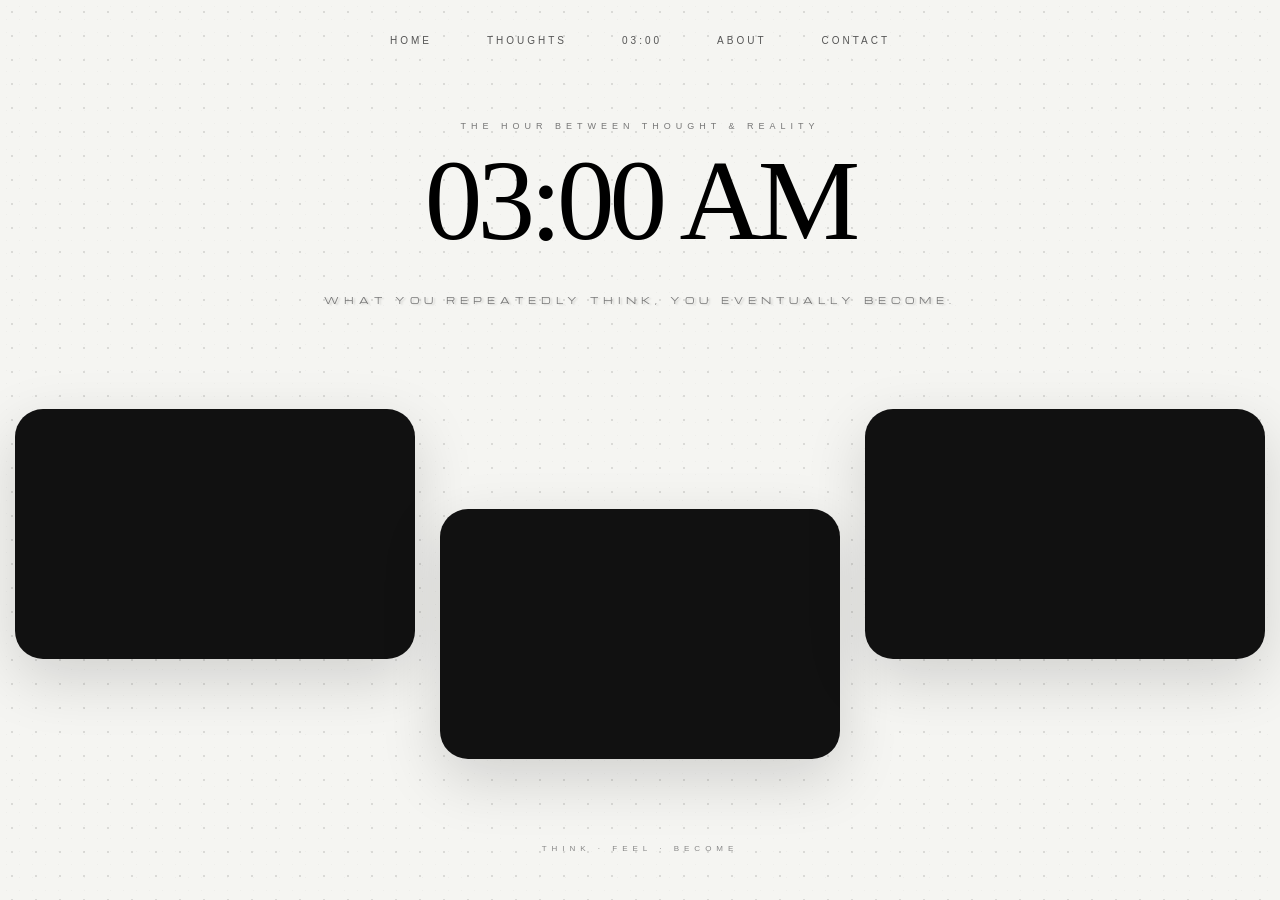
==== 0300.html @ 5211c81d "Initial clean website commit" ====
<!DOCTYPE html>
<html lang="en">

<head>

    <meta charset="UTF-8">

    <meta
        name="viewport"
        content="width=device-width, initial-scale=1.0"
    >

    <title>03:00 AM</title>

    <link
        rel="stylesheet"
        href="css/0300.css"
    >

</head>


<body>


<main
    class="manifestation-page"
    id="manifestationPage"
>


    <!-- =========================================
         TOP NAVIGATION
    ========================================== -->

    <header class="site-header cinematic-entry">

        <!-- <a
            href="home.html"
            class="nav-logo"
        >
            03:00
        </a> -->


        <nav>

            <a href="home.html">
                HOME
            </a>

            <a href="thoughts.html">
                THOUGHTS
            </a>

            <a href="#three">
                03:00
            </a>

            <a href="pages/about.html">
                ABOUT
            </a>

            <a href="pages/contact.html">
                CONTACT
            </a>

        </nav>

    </header>



    <!-- =========================================
         INTRO
    ========================================== -->

    <section class="manifest-intro cinematic-entry">

        <span class="manifest-small">
            THE HOUR BETWEEN THOUGHT &amp; REALITY
        </span>


        <h1>
            03:00 AM
        </h1>
        <br><br>

        <p class="manifest-subtitle">
            What you repeatedly think,
            you eventually become.
        </p>

    </section>



    <!-- =========================================
         THREE VIDEO EXPERIENCE
    ========================================== -->

    <section class="video-section cinematic-entry">


        <!-- =====================================
             LEFT VIDEO
        ====================================== -->

        <article
            class="video-card video-left"
            data-video="left"
        >

            <div class="video-wrapper">


                <video
                    class="manifest-video"
                    preload="metadata"
                    muted
                    loop
                    playsinline
                >

                    <source
                        src="assets/videos/0300-4.mp4"
                        type="video/mp4"
                    >

                </video>


                <div class="video-overlay"></div>


                <div class="manifest-quote">

                    <span>
                        01 : 00
                    </span>

                    <h2 id="videoheader">
                       Your energy shapes the reality you step into.
                    </h2>

                    <p>
                        AWARENESS
                    </p>

                </div>


                <button
                    class="manifest-button"
                    type="button"
                >

                    ENTER THE MANIFEST

                    <span>
                        →
                    </span>

                </button>


            </div>

        </article>



        <!-- =====================================
             CENTER VIDEO
        ====================================== -->

        <article
            class="video-card video-center"
            data-video="center"
        >

            <div class="video-wrapper">


                <video
                    class="manifest-video"
                    preload="metadata"
                    muted
                    loop
                    playsinline
                >

                    <source
                        src="assets/videos/dna 2.mp4"
                        type="video/mp4"
                    >

                </video>


                <div class="video-overlay"></div>


                <div class="manifest-quote">

                    <span>
                        03 : 00
                    </span>

                    <h2 id="videoheader">
                       What you believe within, you begin to live.
                    </h2>

                    <p>
                        MANIFESTATION
                    </p>

                </div>


                <button
                    class="manifest-button"
                    type="button"
                >

                    ENTER THE MANIFEST

                    <span>
                        →
                    </span>

                </button>


            </div>

        </article>



        <!-- =====================================
             RIGHT VIDEO
        ====================================== -->

        <article
            class="video-card video-right"
            data-video="right"
        >

            <div class="video-wrapper">


                <video
                    class="manifest-video"
                    preload="metadata"
                    muted
                    loop
                    playsinline
                >

                    <source
                        src="assets/videos/0300-5.mp4"
                        type="video/mp4"
                    >

                </video>


                <div class="video-overlay"></div>


                <div class="manifest-quote">

                    <span>
                        05 : 00
                    </span>

                    <h2 id="videoheader">
                        Trust the timing of what you are becoming.
                    </h2>

                    <p>
                        BECOMING
                    </p>

                </div>


                <button
                    class="manifest-button"
                    type="button"
                >

                    ENTER THE MANIFEST

                    <span>
                        →
                    </span>

                </button>


            </div>

        </article>


    </section>



    <!-- =========================================
         BOTTOM MESSAGE
    ========================================== -->

    <div class="bottom-message cinematic-entry">

        <span>
            THINK · FEEL · BECOME
        </span>

    </div>


</main>



<!-- =========================================
     MANIFEST AUDIO
========================================== -->

<audio
    id="manifestAudio"
    loop
>

    <source
        src="assets/videos/audio.mpeg"
        type="audio/mpeg"
    >

</audio>



<script src="0300.js"></script>

</body>

</html>
---- css/0300.css ----
@import url('https://fonts.googleapis.com/css2?family=Michroma&display=swap');


/* =========================================================
   BASIC RESET
========================================================= */

* {
    margin: 0;
    padding: 0;
    box-sizing: border-box;
}

html,
body {
    width: 100%;
    min-height: 100%;

    background-color: #f5f5f2;

    background-image:
        radial-gradient(
            rgba(0, 0, 0, 0.11) 1px,
            transparent 1px
        );

    background-size: 24px 24px;

    overflow-x: hidden;
}


/* =========================================================
   MAIN PAGE
========================================================= */

.manifestation-page {
    position: relative;

    width: 100%;
    min-height: 100vh;

    padding: 35px 55px;

    display: flex;
    flex-direction: column;

    overflow: hidden;
}


/* =========================================================
   DOTTED BACKGROUND
========================================================= */

.manifestation-page::before {
    content: "";

    position: fixed;

    inset: 0;

    z-index: 0;

    pointer-events: none;

    background-image:
        radial-gradient(
            rgba(0, 0, 0, 0.10) 0.7px,
            transparent 0.7px
        );

    background-size: 13px 13px;

    opacity: 0.25;
}


/* =========================================================
   CINEMATIC ENTRY
========================================================= */

.cinematic-entry {
    opacity: 0;

    filter: blur(8px);

    transform:
        translateY(30px)
        scale(0.98);

    animation:
        cinematicEntry 1.5s
        cubic-bezier(.16, 1, .3, 1)
        forwards;

    animation-delay: 0s;
}

@keyframes cinematicEntry {

    0% {
        opacity: 0;

        filter: blur(8px);

        transform:
            translateY(30px)
            scale(0.98);
    }

    60% {
        opacity: 0.7;

        filter: blur(2px);
    }

    100% {
        opacity: 1;

        filter: blur(0);

        transform:
            translateY(0)
            scale(1);
    }
}


/* =========================================================
   HEADER
========================================================= */

.site-header {
    position: relative;

    z-index: 20;

    width: 100%;

    display: flex;

    align-items: center;

    justify-content: center;
}


/* =========================================================
   LOGO
========================================================= */

.nav-logo {
    position: absolute;

    left: 0;

    font-family: Arial, sans-serif;

    font-size: 18px;

    letter-spacing: 5px;

    color: #111;

    text-decoration: none;
}


/* =========================================================
   NAVIGATION
========================================================= */

.site-header nav {
    display: flex;

    align-items: center;

    justify-content: center;

    gap: 55px;
}


/* =========================================================
   NAVIGATION TEXT
========================================================= */

.site-header nav a {
    position: relative;

    font-family: Arial, sans-serif;

    font-size: 10px;

    font-weight: 400;

    letter-spacing: 3px;

    color: #555;

    text-decoration: none;

    transition:
        color 0.3s ease;
}


/* =========================================================
   NAV HOVER
========================================================= */

.site-header nav a:hover {
    color: #111;
}


/* =========================================================
   NAV UNDERLINE
========================================================= */

.site-header nav a::after {
    content: "";

    position: absolute;

    left: 0;

    bottom: -7px;

    width: 0;

    height: 1px;

    background: #111;

    transition:
        width 0.4s ease;
}

.site-header nav a:hover::after {
    width: 100%;
}


/* =========================================================
   INTRO
========================================================= */

.manifest-intro {
    position: relative;

    z-index: 5;

    width: 100%;

    margin-top: 75px;

    text-align: center;
}


/* =========================================================
   SMALL INTRO TEXT
========================================================= */

.manifest-small {
    display: block;

    margin-bottom: 18px;

    font-family: Arial, sans-serif;

    font-size: 9px;

    letter-spacing: 5px;

    color: #777;
}


/* =========================================================
   MAIN 03:00 AM HEADING
========================================================= */

.manifest-intro h1 {
    font-family: Georgia, serif;

    font-size:
        clamp(65px, 9vw, 145px);

    font-weight: 400;

    line-height: 0.9;

    letter-spacing: -5px;
}


/* =========================================================
   MANIFEST SUBTITLE
========================================================= */

.manifest-subtitle {
    font-family: "Michroma", sans-serif;

    font-weight: 400;

    font-style: normal;

    margin-top: 5px;

    font-size: 9px;

    letter-spacing: 5px;

    color: #777;

    text-transform: uppercase;

    text-shadow:
        2px 1px 2px rgba(0, 0, 0, 0.15);
}


/* =========================================================
   THREE VIDEO SECTION
========================================================= */

.video-section {
    position: relative;

    z-index: 5;

    width: 100%;

    flex: 1;

    margin-top: 55px;

    display: flex;

    align-items: center;

    justify-content: center;

    gap: 35px;
}


/* =========================================================
   VIDEO CARD
========================================================= */

.video-card {
    position: relative;

    flex: 0 0 460px;

    width: 460px;

    transition:
        transform 0.8s
        cubic-bezier(.16, 1, .3, 1);
}


/* =========================================================
   ZIGZAG
========================================================= */

.video-left {
    transform: translateY(-50px);
}

.video-center {
    transform: translateY(50px);
}

.video-right {
    transform: translateY(-50px);
}


/* =========================================================
   VIDEO BOX
========================================================= */

.video-wrapper {
    position: relative;

    width: 100%;

    aspect-ratio: 16 / 10;

    overflow: hidden;

    border-radius: 28px;

    background: #111;

    cursor: pointer;

    box-shadow:
        0 20px 60px
        rgba(0, 0, 0, 0.15);

    transition:
        transform 0.8s
        cubic-bezier(.16, 1, .3, 1),

        box-shadow 0.8s ease;
}


/* =========================================================
   CARD HOVER
========================================================= */

.video-card:hover .video-wrapper {
    transform: scale(1.025);

    box-shadow:
        0 30px 80px
        rgba(0, 0, 0, 0.22);
}


/* =========================================================
   VIDEO
========================================================= */

.manifest-video {
    width: 100%;

    height: 100%;

    display: block;

    object-fit: cover;

    object-position: center center;

    transform: scale(1);

    filter:
        blur(0)
        brightness(1);

    transition:
        transform 1.2s
        cubic-bezier(.16, 1, .3, 1),

        filter 0.9s ease;
}


/* =========================================================
   OVERLAY
========================================================= */

.video-overlay {
    position: absolute;

    inset: 0;

    background:
        rgba(0, 0, 0, 0);

    transition:
        background 0.8s ease;

    pointer-events: none;
}


/* =========================================================
   VIDEO HEADER
========================================================= */

#videoheader {
    font-family: "Michroma", sans-serif;

    font-weight: 400;

    font-style: normal;

    color: white;

    text-shadow:
        2px 2px 2px #4b504dbe;
}


/* =========================================================
   QUOTE
========================================================= */

.manifest-quote {
    position: absolute;

    top: 50%;

    left: 50%;

    width: 82%;

    transform:
        translate(-50%, -42%)
        scale(0.94);

    text-align: center;

    color: white;

    opacity: 0;

    pointer-events: none;

    transition:
        opacity 0.7s ease,

        transform 0.7s
        cubic-bezier(.16, 1, .3, 1);
}


/* =========================================================
   QUOTE NUMBER
========================================================= */

.manifest-quote span {
    display: block;

    margin-bottom: 18px;

    font-family: Arial, sans-serif;

    font-size: 8px;

    letter-spacing: 5px;
}


/* =========================================================
   QUOTE HEADING
========================================================= */

.manifest-quote h2 {
    font-family: "Michroma", sans-serif;

    font-size:
        clamp(21px, 2.2vw, 35px);

    font-weight: 400;

    line-height: 1.15;

    color: white;

    text-shadow:
        2px 2px 2px #4b504dbe;
}


/* =========================================================
   QUOTE CATEGORY
========================================================= */

.manifest-quote p {
    margin-top: 20px;

    font-family: Arial, sans-serif;

    font-size: 8px;

    letter-spacing: 4px;
}


/* =========================================================
   VIDEO HOVER
========================================================= */

.video-wrapper:hover .manifest-video {
    transform: scale(1.08);

    filter:
        blur(5px)
        brightness(0.45);
}

.video-wrapper:hover .video-overlay {
    background:
        rgba(0, 0, 0, 0.28);
}

.video-wrapper:hover .manifest-quote {
    opacity: 1;

    transform:
        translate(-50%, -50%)
        scale(1);
}


/* =========================================================
   MANIFEST BUTTON
========================================================= */

.manifest-button {
    position: absolute;

    left: 50%;

    bottom: 28px;

    transform:
        translateX(-50%)
        translateY(15px);

    padding: 13px 20px;

    border:
        1px solid
        rgba(255, 255, 255, 0.55);

    background:
        rgba(255, 255, 255, 0.10);

    backdrop-filter:
        blur(10px);

    color: white;

    font-family: Arial, sans-serif;

    font-size: 8px;

    letter-spacing: 3px;

    white-space: nowrap;

    cursor: pointer;

    opacity: 0;

    transition:
        opacity 0.6s ease,

        transform 0.6s ease,

        background 0.3s ease;
}


/* =========================================================
   SHOW BUTTON
========================================================= */

.video-wrapper:hover .manifest-button {
    opacity: 1;

    transform:
        translateX(-50%)
        translateY(0);
}


/* =========================================================
   BUTTON ARROW
========================================================= */

.manifest-button span {
    margin-left: 12px;

    font-size: 13px;
}


/* =========================================================
   BUTTON HOVER
========================================================= */

.manifest-button:hover {
    background:
        rgba(255, 255, 255, 0.25);
}


/* =========================================================
   BOTTOM MESSAGE
========================================================= */

.bottom-message {
    position: relative;

    z-index: 10;

    align-self: center;

    margin-top: 30px;

    margin-bottom: 10px;
}

.bottom-message span {
    font-family: Arial, sans-serif;

    font-size: 8px;

    letter-spacing: 5px;

    color: #888;
}


/* =========================================================
   ========================================================
   FULLSCREEN MODE
   ========================================================
========================================================= */


/*
    IMPORTANT:

    Your JavaScript uses:

        document.documentElement.requestFullscreen()

    Therefore the HTML element becomes the REAL fullscreen
    element.

    We do NOT use video-wrapper:fullscreen here.
*/


/* =========================================================
   REAL BROWSER FULLSCREEN HTML
========================================================= */

html:fullscreen {
    width: 100% !important;

    height: 100% !important;

    margin: 0 !important;

    padding: 0 !important;

    overflow: hidden !important;

    background: #000 !important;
}


/* =========================================================
   BODY INSIDE REAL FULLSCREEN
========================================================= */

html:fullscreen body {
    width: 100% !important;

    height: 100% !important;

    min-height: 100% !important;

    margin: 0 !important;

    padding: 0 !important;

    overflow: hidden !important;

    background: #000 !important;
}


/* =========================================================
   PAGE FULLSCREEN MODE
========================================================= */

.manifestation-page.fullscreen-mode {
    position: fixed !important;

    top: 0 !important;

    left: 0 !important;

    right: 0 !important;

    bottom: 0 !important;

    width: 100% !important;

    height: 100% !important;

    min-width: 0 !important;

    min-height: 0 !important;

    max-width: none !important;

    max-height: none !important;

    margin: 0 !important;

    padding: 0 !important;

    display: block !important;

    overflow: hidden !important;

    background: #000 !important;

    z-index: 999999 !important;

    /*
       VERY IMPORTANT:
       Remove any possible animation transform.
    */

    transform: none !important;

    filter: none !important;
}


/* =========================================================
   REMOVE BACKGROUND DOTS IN FULLSCREEN
========================================================= */

.manifestation-page.fullscreen-mode::before {
    display: none !important;
}


/* =========================================================
   HIDE HEADER
========================================================= */

.manifestation-page.fullscreen-mode .site-header {
    display: none !important;
}


/* =========================================================
   HIDE INTRO
========================================================= */

.manifestation-page.fullscreen-mode .manifest-intro {
    display: none !important;
}


/* =========================================================
   HIDE BOTTOM MESSAGE
========================================================= */

.manifestation-page.fullscreen-mode .bottom-message {
    display: none !important;
}


/* =========================================================
   VIDEO SECTION
========================================================= */

.manifestation-page.fullscreen-mode .video-section {
    position: fixed !important;

    top: 0 !important;

    left: 0 !important;

    right: 0 !important;

    bottom: 0 !important;

    width: 100vw !important;

    height: 100vh !important;

    margin: 0 !important;

    padding: 0 !important;

    display: block !important;

    overflow: hidden !important;

    transform: none !important;
}


/* =========================================================
   HIDE ALL CARDS
========================================================= */

.manifestation-page.fullscreen-mode .video-card {
    display: none !important;
}


/* =========================================================
   ACTIVE VIDEO CARD
========================================================= */

.manifestation-page.fullscreen-mode
.video-card.active-video {

    display: block !important;

    position: fixed !important;

    top: 0 !important;

    left: 0 !important;

    right: 0 !important;

    bottom: 0 !important;

    width: 100vw !important;

    height: 100vh !important;

    min-width: 0 !important;

    min-height: 0 !important;

    max-width: none !important;

    max-height: none !important;

    margin: 0 !important;

    padding: 0 !important;

    transform: none !important;

    overflow: hidden !important;

    z-index: 1000000 !important;
}


/* =========================================================
   ACTIVE VIDEO WRAPPER
========================================================= */

.manifestation-page.fullscreen-mode
.video-card.active-video
.video-wrapper {

    position: absolute !important;

    top: 0 !important;

    left: 0 !important;

    right: 0 !important;

    bottom: 0 !important;

    width: 100% !important;

    height: 100% !important;

    min-width: 0 !important;

    min-height: 0 !important;

    max-width: none !important;

    max-height: none !important;

    margin: 0 !important;

    padding: 0 !important;

    aspect-ratio: auto !important;

    border: none !important;

    border-radius: 0 !important;

    box-shadow: none !important;

    overflow: hidden !important;

    transform: none !important;

    background: #000 !important;

    cursor: default !important;
}


/* =========================================================
   FULLSCREEN VIDEO
========================================================= */

/*
    THIS IS THE IMPORTANT PART.

    contain = NEVER CROP THE VIDEO.

    The complete original video will be visible.

    If the video ratio is different from your monitor,
    black space is expected.

    It will NOT cut the top.
*/

.manifestation-page.fullscreen-mode
.video-card.active-video
.manifest-video {

    position: absolute !important;

    top: 0 !important;

    left: 0 !important;

    width: 100% !important;

    height: 100% !important;

    margin: 0 !important;

    padding: 0 !important;

    display: block !important;

    min-width: 0 !important;

    min-height: 0 !important;

    max-width: none !important;

    max-height: none !important;

    object-fit: contain !important;

    object-position: center center !important;

    transform: none !important;

    filter:
        blur(0)
        brightness(0.42) !important;

    background: #000 !important;
}


/* =========================================================
   FULLSCREEN OVERLAY
========================================================= */

.manifestation-page.fullscreen-mode
.video-card.active-video
.video-overlay {

    position: absolute !important;

    top: 0 !important;

    left: 0 !important;

    width: 100% !important;

    height: 100% !important;

    margin: 0 !important;

    padding: 0 !important;

    background:
        rgba(0, 0, 0, 0.28) !important;

    pointer-events: none !important;
}


/* =========================================================
   FULLSCREEN QUOTE
========================================================= */

.manifestation-page.fullscreen-mode
.video-card.active-video
.manifest-quote {

    position: absolute !important;

    top: 50% !important;

    left: 50% !important;

    width: min(900px, 80vw) !important;

    margin: 0 !important;

    opacity: 1 !important;

    transform:
        translate(-50%, -50%)
        scale(1) !important;

    pointer-events: none !important;
}


/* =========================================================
   FULLSCREEN QUOTE HEADING
========================================================= */

.manifestation-page.fullscreen-mode
.video-card.active-video
.manifest-quote h2 {

    font-family: "Michroma", sans-serif;

    font-size:
        clamp(35px, 5vw, 75px);

    line-height: 1.1;

    color: white;
}


/* =========================================================
   FULLSCREEN BUTTON
========================================================= */

.manifestation-page.fullscreen-mode
.video-card.active-video
.manifest-button {

    display: none !important;
}


/* =========================================================
   PREVENT HOVER EFFECT IN FULLSCREEN
========================================================= */

.manifestation-page.fullscreen-mode
.video-card.active-video
.video-wrapper:hover {

    transform: none !important;

    box-shadow: none !important;
}


.manifestation-page.fullscreen-mode
.video-card.active-video
.video-wrapper:hover
.manifest-video {

    transform: none !important;

    filter:
        blur(0)
        brightness(0.42) !important;
}


/* =========================================================
   LARGE SCREEN
========================================================= */

@media (max-width: 1500px) {

    .video-section {
        gap: 25px;
    }

    .video-card {
        flex: 0 0 400px;

        width: 400px;
    }
}


/* =========================================================
   TABLET
========================================================= */

@media (max-width: 1100px) {

    .manifestation-page {
        padding: 30px;
    }

    .video-section {
        gap: 20px;
    }

    .video-card {
        flex: 0 0 300px;

        width: 300px;
    }
}


/* =========================================================
   MOBILE
========================================================= */

@media (max-width: 800px) {

    .manifestation-page {
        padding: 25px;

        overflow-y: auto;

        overflow-x: hidden;
    }

    .site-header nav {
        gap: 15px;
    }

    .site-header nav a {
        font-size: 8px;

        letter-spacing: 1px;
    }

    .manifest-intro {
        margin-top: 60px;
    }

    .manifest-intro h1 {
        font-size: 60px;

        letter-spacing: -3px;
    }

    .video-section {

        flex-direction: column;

        margin-top: 40px;

        gap: 30px;

        padding-bottom: 30px;

        overflow: visible;
    }

    .video-left,
    .video-center,
    .video-right {

        width: min(90vw, 500px);

        flex: 0 0 auto;

        transform: none;
    }

    .video-wrapper {

        width: 100%;

        aspect-ratio: 16 / 10;

        border-radius: 28px;
    }
}


/* =========================================================
   MOBILE FULLSCREEN
========================================================= */

@media (max-width: 800px) {

    .manifestation-page.fullscreen-mode,
    .manifestation-page.fullscreen-mode .video-section,
    .manifestation-page.fullscreen-mode
    .video-card.active-video {

        width: 100vw !important;

        height: 100vh !important;

        max-width: none !important;

        max-height: none !important;

        padding: 0 !important;

        margin: 0 !important;
    }

    .manifestation-page.fullscreen-mode
    .video-card.active-video
    .manifest-video {

        width: 100% !important;

        height: 100% !important;

        object-fit: contain !important;
    }
}


/* =========================================================
   REDUCE MOTION
========================================================= */

@media (prefers-reduced-motion: reduce) {

    .cinematic-entry {

        animation: none;

        opacity: 1;

        filter: none;

        transform: none;
    }

    .manifest-video {

        transition: none;
    }
}
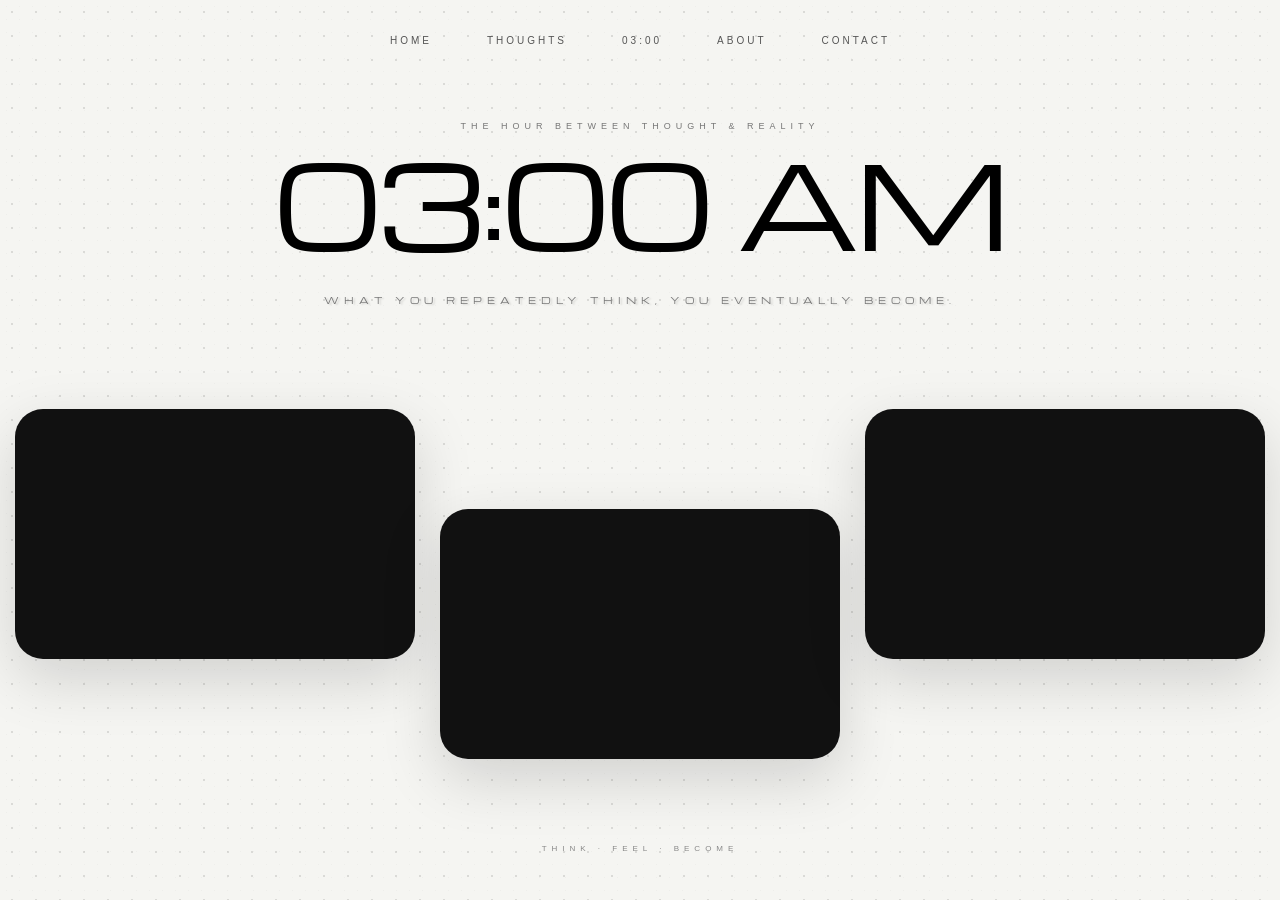
==== commit d896fcc1: "implement about page" ====
--- a/0300.html
+++ b/0300.html
@@ -82,7 +82,7 @@
         </span>
 
 
-        <h1>
+        <h1 id="main">
             03:00 AM
         </h1>
         <br><br>
--- a/css/0300.css
+++ b/css/0300.css
@@ -1,4 +1,5 @@
 @import url('https://fonts.googleapis.com/css2?family=Michroma&display=swap');
+@import url('https://fonts.googleapis.com/css2?family=Limelight&family=Major+Mono+Display&family=Michroma&family=Notable&family=Ribeye&display=swap');
 
 
 /* =========================================================
@@ -150,7 +151,7 @@
    LOGO
 ========================================================= */
 
-.nav-logo {
+/* .nav-logo {
     position: absolute;
 
     left: 0;
@@ -164,7 +165,7 @@
     color: #111;
 
     text-decoration: none;
-}
+} */
 
 
 /* =========================================================
@@ -240,6 +241,12 @@
 
 .site-header nav a:hover::after {
     width: 100%;
+}
+
+#main{
+  font-family: "Michroma", sans-serif;
+  font-weight: 400;
+  font-style: normal;
 }
 
 
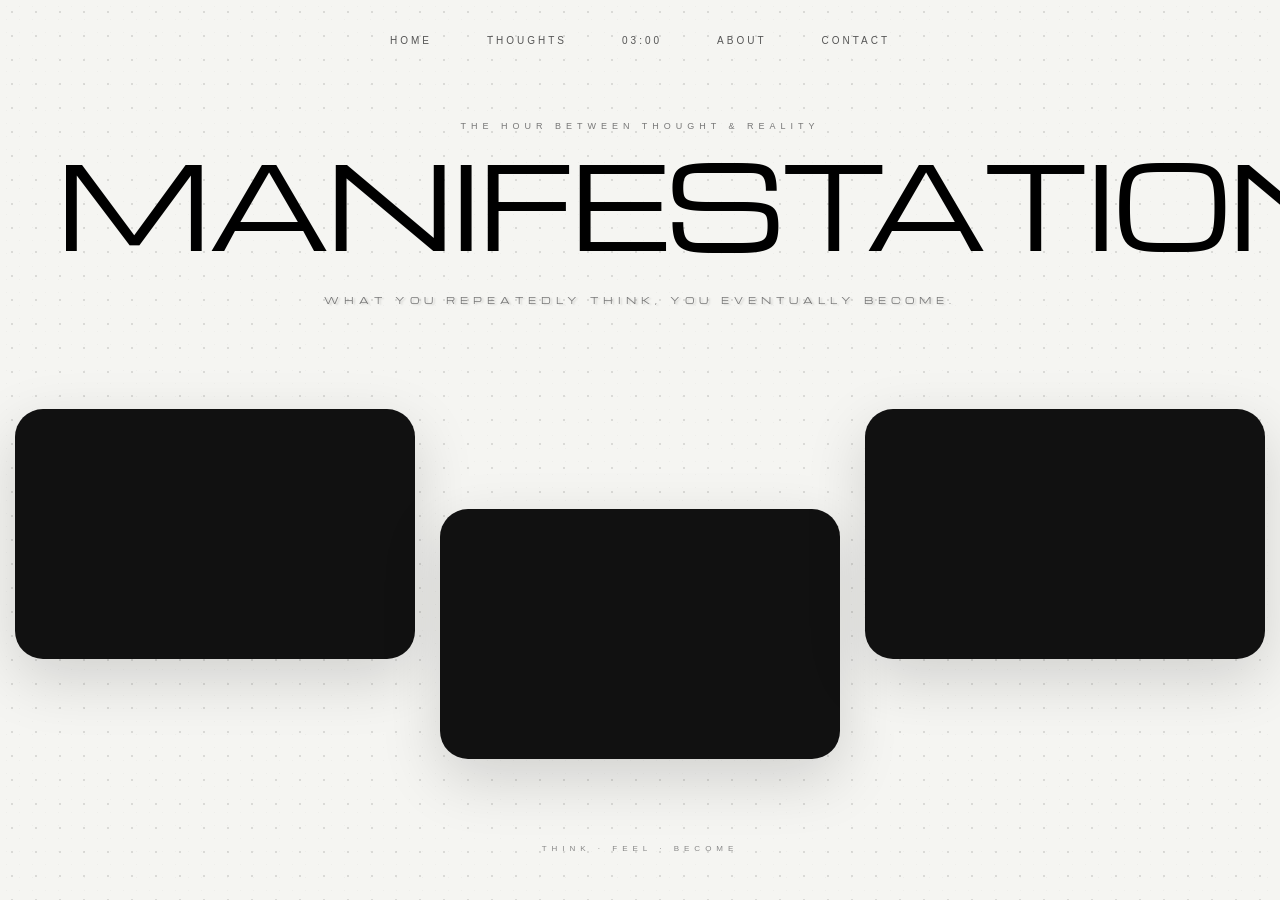
==== commit d50f65ee: "final stage of 0300" ====
--- a/0300.html
+++ b/0300.html
@@ -53,15 +53,15 @@
                 THOUGHTS
             </a>
 
-            <a href="#three">
+            <a href="0300.html">
                 03:00
             </a>
 
-            <a href="pages/about.html">
+            <a href="about.html">
                 ABOUT
             </a>
 
-            <a href="pages/contact.html">
+            <a href="contact.html">
                 CONTACT
             </a>
 
@@ -83,7 +83,7 @@
 
 
         <h1 id="main">
-            03:00 AM
+            MANIFESTATION 
         </h1>
         <br><br>
 
